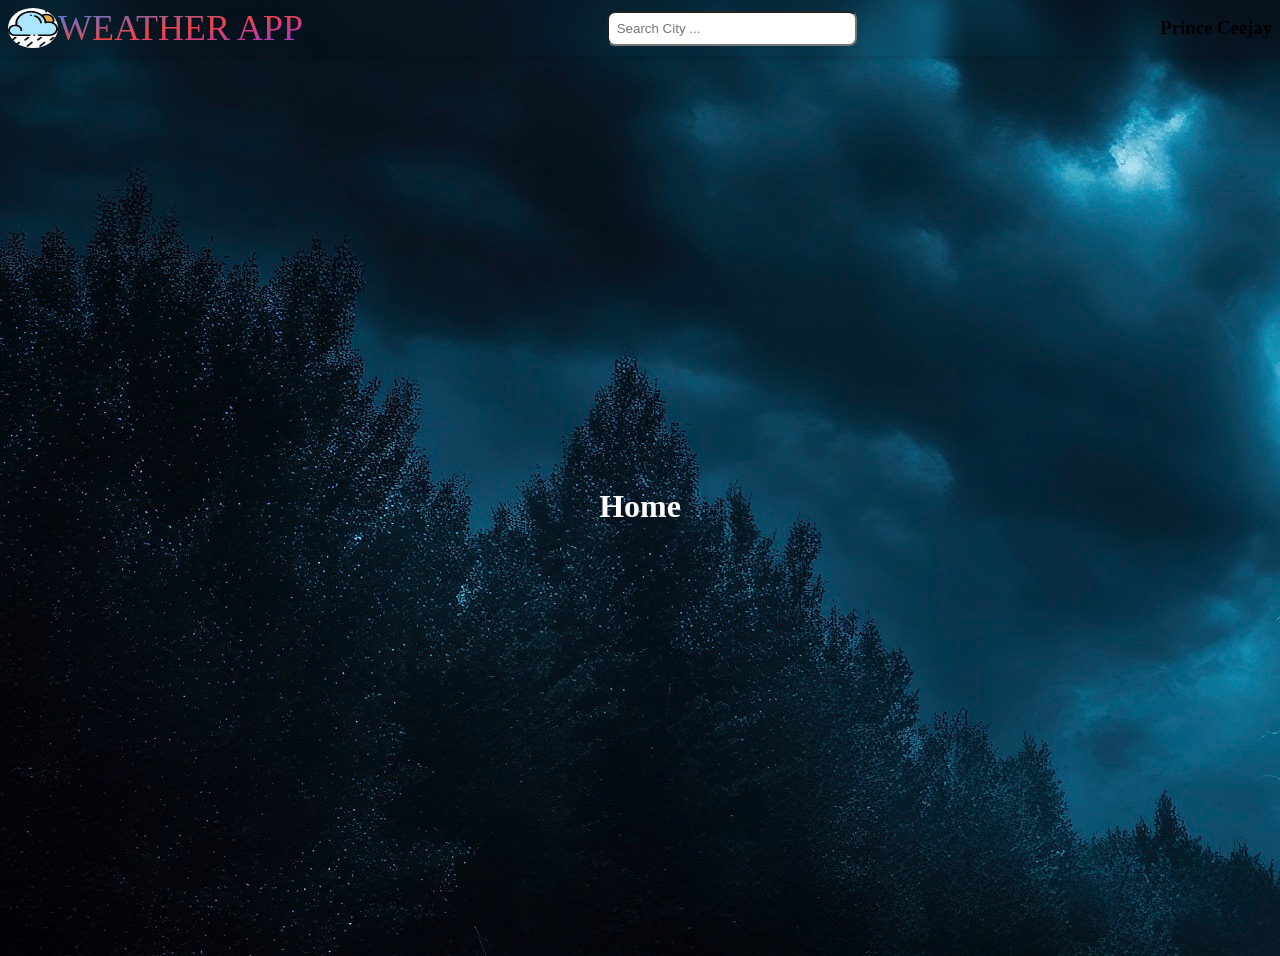
==== weather-app/index.html @ f1d8d1d0 "completed drag and drop" ====
<!DOCTYPE html>
<html lang="en">
  <head>
    <meta charset="UTF-8" />
    <meta
      name="viewport"
      content="width=device-width, initial-scale=1.0"
    />
    <title>Weather App</title>
    <link
      rel="stylesheet"
      href="styles.css"
    />
    <script
      src="script.js"
      type="module"
      defer
    ></script>
  </head>
  <body>
    <nav class="navbar">
      <section class="brand-section">
        <img
          src="assets/app-icon.png"
          alt="App Icon"
          width="50"
          height="40"
        />
        <h1 class="text-custom">Weather App</h1>
      </section>

      <!-- search bar -->
      <section class="search-section">
        <form>
          <input
            name="search"
            placeholder="Search City ..."
          />
        </form>
      </section>

      <section class="user-section">
        <User />
        <h1>Prince Ceejay</h1>
      </section>
    </nav>
    <div class="container">
      <h1>Home</h1>
    </div>
  </body>
</html>
---- weather-app/styles.css ----
* {
  margin: 0;
  box-sizing: border-box;
}

body {
  background-image: url('assets/weather-bg.jpg');
}
.container {
  margin: 0 auto;
  width: 100dvw;
  height: 100dvh;
  display: flex;
  flex-direction: column;
  justify-content: center;
  align-items: center;
  color: white;
  font-weight: bold;
}
.navbar {
  display: flex;
  justify-content: space-between;
  align-items: center;
  padding: 8px;
  backdrop-filter: blur(12px);
  box-shadow: 0 4px 6px -1px rgb(0 0 0 / 0.1), 0 2px 4px -2px rgb(0 0 0 / 0.1);
}

.navbar .brand-section {
  display: flex;
  align-items: center;
}

.search-section > form > input {
  padding: 8px;
  width: 250px;
  border-radius: 8px;
}

.brand-section img {
  border-radius: 100%;
}

.text-custom {
  /* text-4xl */
  font-size: 2.25rem;
  line-height: 2.5rem;

  /* uppercase */
  text-transform: uppercase;

  /* font-bold */
  font-weight: 70;

  /* text-transparent */
  color: transparent;

  /* bg-clip-text */
  background-clip: text;

  /* bg-gradient-to-br from-blue-500 via-red-500 to-purple-700 */
  background-image: linear-gradient(to bottom right, #3b82f6, #ef4444, #9333ea);

  /* Required for bg-clip-text to work properly on block elements */
  display: inline-block;
}
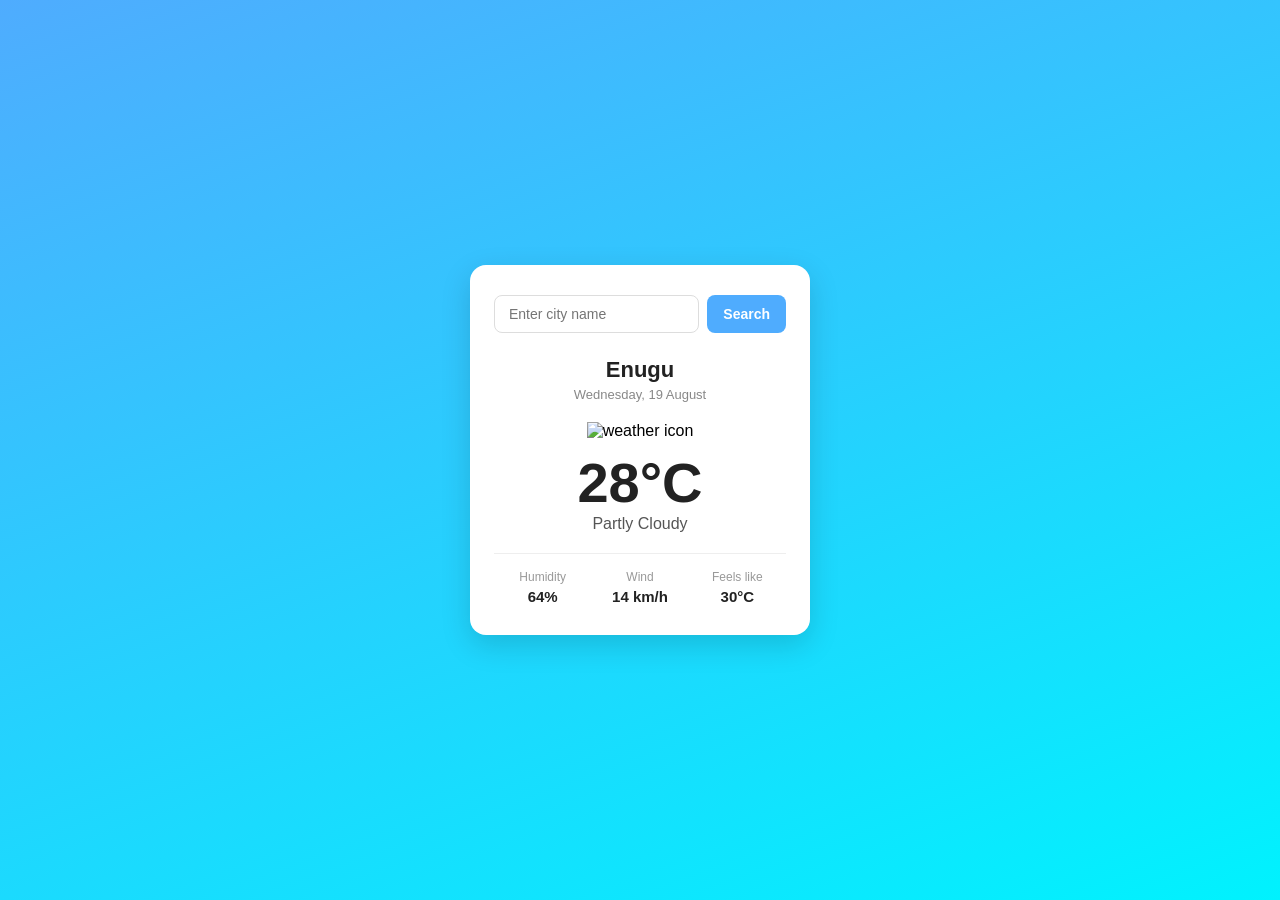
==== commit cac12736: "refactored weather app ui" ====
--- a/weather-app/index.html
+++ b/weather-app/index.html
@@ -18,34 +18,53 @@
     ></script>
   </head>
   <body>
-    <nav class="navbar">
-      <section class="brand-section">
+    <div class="card">
+      <!-- search -->
+      <div class="search-box">
+        <input
+          type="text"
+          id="city-input"
+          placeholder="Enter city name"
+        />
+        <button id="search-btn">Search</button>
+      </div>
+
+      <!-- loading / error states, toggle these with JS -->
+      <p id="loading">Loading...</p>
+      <p id="error">City not found. Try again.</p>
+
+      <!-- main weather display -->
+      <div id="weather-result">
+        <h1 id="city-name">Enugu</h1>
+        <p id="date">Wednesday, 19 August</p>
+
         <img
-          src="assets/app-icon.png"
-          alt="App Icon"
-          width="50"
-          height="40"
+          id="weather-icon"
+          src="https://openweathermap.org/img/wn/02d@2x.png"
+          alt="weather icon"
         />
-        <h1 class="text-custom">Weather App</h1>
-      </section>
 
-      <!-- search bar -->
-      <section class="search-section">
-        <form>
-          <input
-            name="search"
-            placeholder="Search City ..."
-          />
-        </form>
-      </section>
+        <p id="temperature">28°C</p>
+        <p id="description">Partly cloudy</p>
 
-      <section class="user-section">
-        <User />
-        <h1>Prince Ceejay</h1>
-      </section>
-    </nav>
-    <div class="container">
-      <h1>Home</h1>
+        <div class="details">
+          <div class="detail">
+            <p>Humidity</p>
+            <p id="humidity">64%</p>
+          </div>
+          <div class="detail">
+            <p>Wind</p>
+            <p id="wind">14 km/h</p>
+          </div>
+          <div class="detail">
+            <p>Feels like</p>
+            <p id="feels-like">30°C</p>
+          </div>
+        </div>
+      </div>
     </div>
+
+    <!-- OpenWeather Current Weather API endpoint:
+     https://api.openweathermap.org/data/2.5/weather?q={city}&units=metric&appid={API_KEY} -->
   </body>
 </html>
--- a/weather-app/styles.css
+++ b/weather-app/styles.css
@@ -1,66 +1,130 @@
 * {
-  margin: 0;
   box-sizing: border-box;
 }
 
 body {
-  background-image: url('assets/weather-bg.jpg');
-}
-.container {
-  margin: 0 auto;
-  width: 100dvw;
-  height: 100dvh;
+  margin: 0;
+  min-height: 100vh;
   display: flex;
-  flex-direction: column;
   justify-content: center;
   align-items: center;
-  color: white;
-  font-weight: bold;
+  font-family: 'Segoe UI', Arial, sans-serif;
+  background: linear-gradient(160deg, #4facfe 0%, #00f2fe 100%);
+  padding: 20px;
 }
-.navbar {
+
+.card {
+  background: #ffffff;
+  width: 100%;
+  max-width: 340px;
+  border-radius: 16px;
+  box-shadow: 0 10px 30px rgba(0, 0, 0, 0.15);
+  padding: 30px 24px;
+  text-align: center;
+}
+
+/* ---- search bar ---- */
+.search-box {
+  display: flex;
+  gap: 8px;
+  margin-bottom: 24px;
+}
+
+#city-input {
+  flex: 1;
+  padding: 10px 14px;
+  border-radius: 8px;
+  border: 1px solid #ddd;
+  font-size: 14px;
+  outline: none;
+}
+
+#city-input:focus {
+  border-color: #4facfe;
+}
+
+#search-btn {
+  padding: 10px 16px;
+  border: none;
+  border-radius: 8px;
+  background: #4facfe;
+  color: #fff;
+  font-size: 14px;
+  font-weight: 600;
+  cursor: pointer;
+}
+
+#search-btn:hover {
+  background: #3b93e0;
+}
+
+/* ---- main weather info ---- */
+#city-name {
+  font-size: 22px;
+  font-weight: 600;
+  color: #222;
+  margin: 0;
+}
+
+#date {
+  font-size: 13px;
+  color: #888;
+  margin: 4px 0 20px;
+}
+
+#weather-icon {
+  width: 90px;
+  height: 90px;
+}
+
+#temperature {
+  font-size: 56px;
+  font-weight: 700;
+  color: #222;
+  margin: 10px 0 0;
+}
+
+#description {
+  font-size: 16px;
+  color: #555;
+  text-transform: capitalize;
+  margin: 0 0 20px;
+}
+
+/* ---- details row ---- */
+.details {
   display: flex;
   justify-content: space-between;
-  align-items: center;
-  padding: 8px;
-  backdrop-filter: blur(12px);
-  box-shadow: 0 4px 6px -1px rgb(0 0 0 / 0.1), 0 2px 4px -2px rgb(0 0 0 / 0.1);
+  border-top: 1px solid #eee;
+  padding-top: 16px;
 }
 
-.navbar .brand-section {
-  display: flex;
-  align-items: center;
+.detail {
+  flex: 1;
 }
 
-.search-section > form > input {
-  padding: 8px;
-  width: 250px;
-  border-radius: 8px;
+.detail p:first-child {
+  font-size: 12px;
+  color: #999;
+  margin: 0 0 4px;
 }
 
-.brand-section img {
-  border-radius: 100%;
+.detail p:last-child {
+  font-size: 15px;
+  font-weight: 600;
+  color: #222;
+  margin: 0;
 }
 
-.text-custom {
-  /* text-4xl */
-  font-size: 2.25rem;
-  line-height: 2.5rem;
+/* ---- simple states you can show/hide with JS ---- */
+#loading,
+#error {
+  display: none;
+  font-size: 14px;
+  color: #888;
+  margin: 20px 0;
+}
 
-  /* uppercase */
-  text-transform: uppercase;
-
-  /* font-bold */
-  font-weight: 70;
-
-  /* text-transparent */
-  color: transparent;
-
-  /* bg-clip-text */
-  background-clip: text;
-
-  /* bg-gradient-to-br from-blue-500 via-red-500 to-purple-700 */
-  background-image: linear-gradient(to bottom right, #3b82f6, #ef4444, #9333ea);
-
-  /* Required for bg-clip-text to work properly on block elements */
-  display: inline-block;
+#error {
+  color: #e05555;
 }
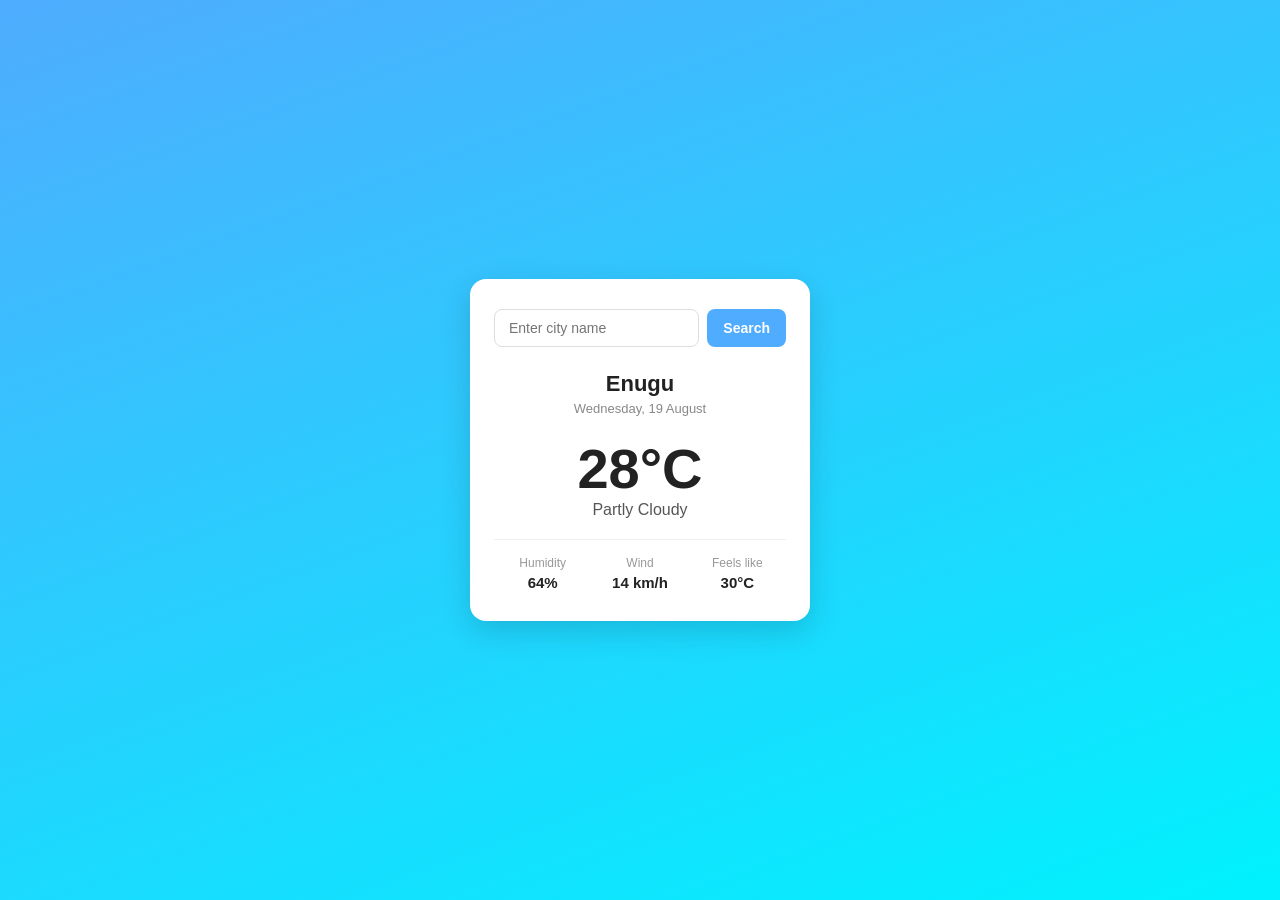
==== commit c2e27f9c: "weather app MVP complete" ====
--- a/weather-app/index.html
+++ b/weather-app/index.html
@@ -38,11 +38,11 @@
         <h1 id="city-name">Enugu</h1>
         <p id="date">Wednesday, 19 August</p>
 
-        <img
+        <!-- <img
           id="weather-icon"
           src="https://openweathermap.org/img/wn/02d@2x.png"
           alt="weather icon"
-        />
+        /> -->
 
         <p id="temperature">28°C</p>
         <p id="description">Partly cloudy</p>
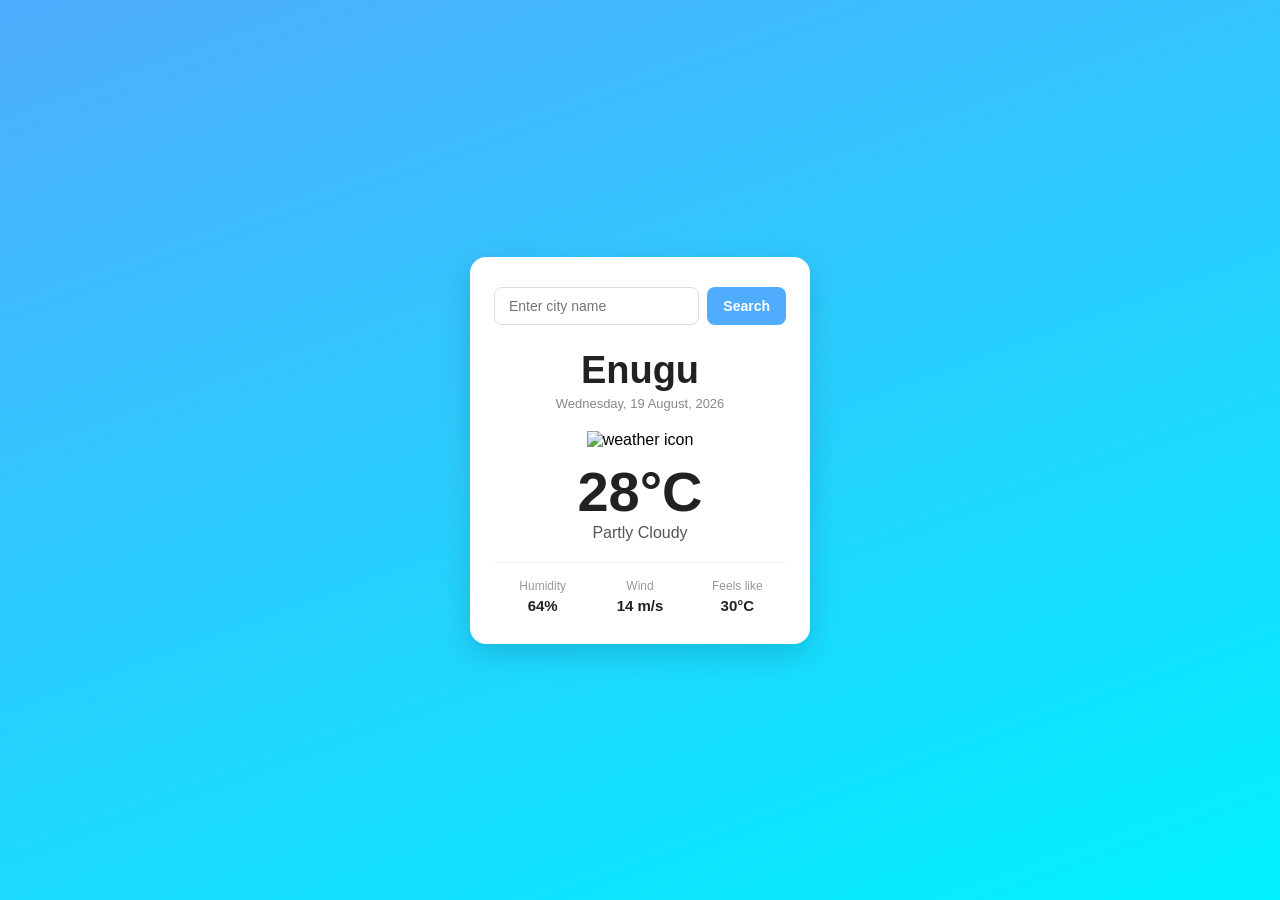
==== commit ed8af758: "implemented weather icon in weather app from the api" ====
--- a/weather-app/index.html
+++ b/weather-app/index.html
@@ -20,14 +20,19 @@
   <body>
     <div class="card">
       <!-- search -->
-      <div class="search-box">
+      <form class="search-box">
         <input
           type="text"
           id="city-input"
           placeholder="Enter city name"
         />
-        <button id="search-btn">Search</button>
-      </div>
+        <button
+          type="submit"
+          id="search-btn"
+        >
+          Search
+        </button>
+      </form>
 
       <!-- loading / error states, toggle these with JS -->
       <p id="loading">Loading...</p>
@@ -36,13 +41,13 @@
       <!-- main weather display -->
       <div id="weather-result">
         <h1 id="city-name">Enugu</h1>
-        <p id="date">Wednesday, 19 August</p>
+        <p id="date">Wednesday, 19 August, 2026</p>
 
-        <!-- <img
+        <img
           id="weather-icon"
           src="https://openweathermap.org/img/wn/02d@2x.png"
           alt="weather icon"
-        /> -->
+        />
 
         <p id="temperature">28°C</p>
         <p id="description">Partly cloudy</p>
@@ -54,7 +59,7 @@
           </div>
           <div class="detail">
             <p>Wind</p>
-            <p id="wind">14 km/h</p>
+            <p id="wind">14 m/s</p>
           </div>
           <div class="detail">
             <p>Feels like</p>
--- a/weather-app/styles.css
+++ b/weather-app/styles.css
@@ -60,8 +60,8 @@
 
 /* ---- main weather info ---- */
 #city-name {
-  font-size: 22px;
-  font-weight: 600;
+  font-size: 38px;
+  font-weight: bold;
   color: #222;
   margin: 0;
 }
